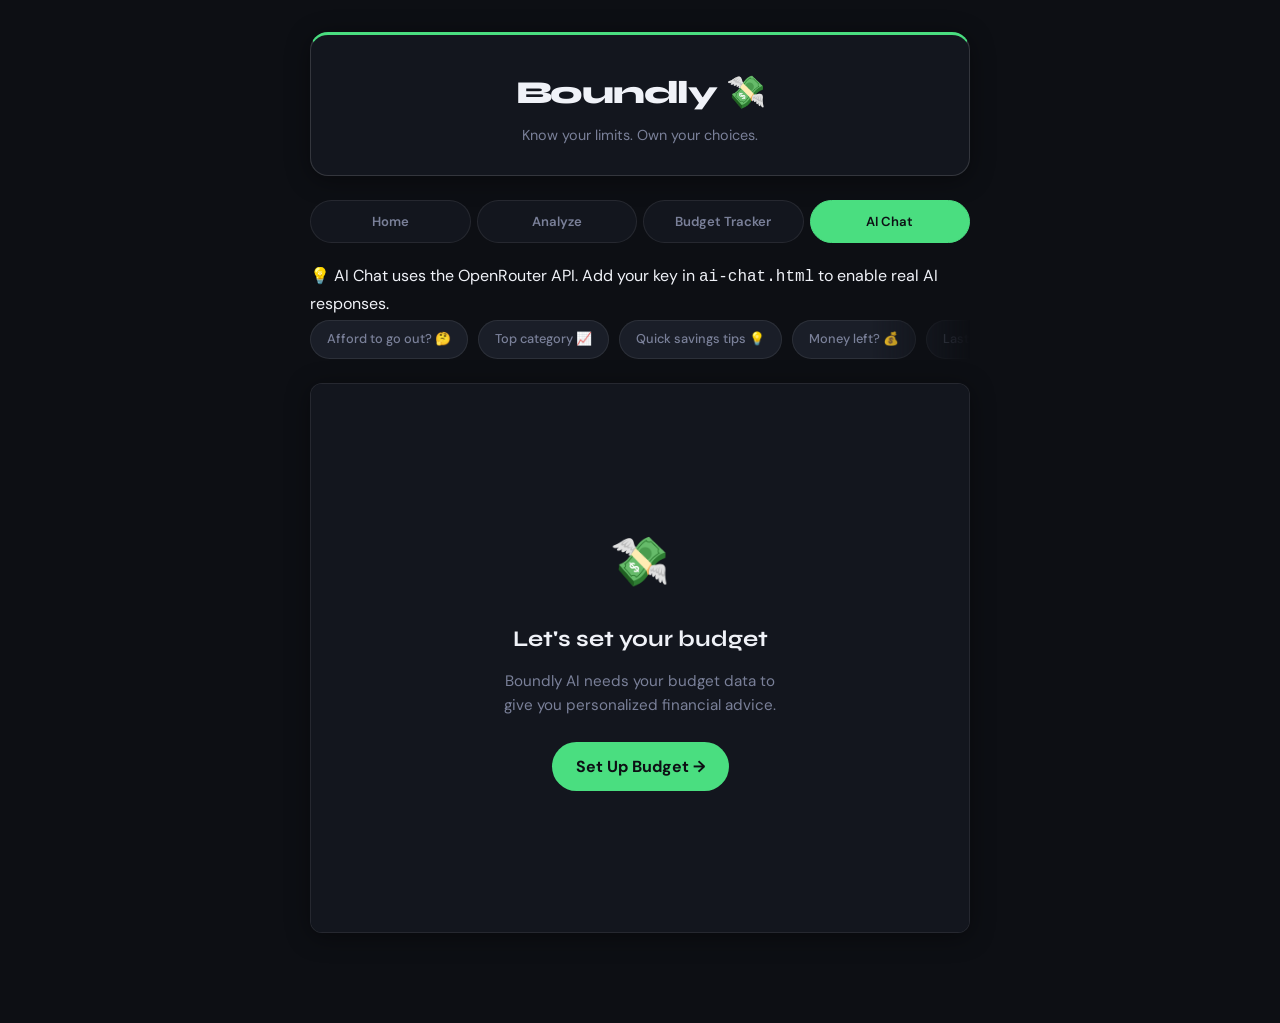
==== ai-chat.html @ 760688e3 "Overhaul AI Chat: renamed to ai-chat.html, updated navigation, and improved UI/logic" ====
<!DOCTYPE html>
<html lang="en">

<head>
    <meta charset="UTF-8" />
    <meta name="viewport" content="width=device-width, initial-scale=1.0" />
    <title>Boundly — AI Chat</title>
    <link rel="stylesheet" href="style.css" />
    <style>
        /* ── Chat Layout ────────────────────────────────────── */
        .chat-container {
            position: relative;
            background: var(--surface);
            border: 1px solid var(--border);
            border-radius: var(--radius-md);
            overflow: hidden;
            box-shadow: var(--shadow-card);
            height: 550px;
            display: flex;
            flex-direction: column;
        }

        /* Empty State Overlay */
        .chat-empty-state {
            position: absolute;
            inset: 0;
            background: var(--surface);
            z-index: 10;
            display: none;
            flex-direction: column;
            align-items: center;
            justify-content: center;
            text-align: center;
            padding: 40px;
            animation: fadeIn 0.3s ease;
        }

        .chat-empty-state.active {
            display: flex;
        }

        .empty-icon {
            font-size: 3rem;
            margin-bottom: 20px;
        }

        .empty-title {
            font-family: var(--font-head);
            font-size: 1.4rem;
            margin-bottom: 12px;
            color: var(--text);
        }

        .empty-text {
            color: var(--muted);
            font-size: 0.95rem;
            max-width: 300px;
            margin-bottom: 24px;
        }

        .setup-btn {
            background: var(--accent);
            color: #0d0f14;
            padding: 12px 24px;
            border-radius: 99px;
            text-decoration: none;
            font-weight: 700;
            transition: opacity 0.2s;
        }

        .setup-btn:hover { opacity: 0.85; }

        /* Messages area */
        .chat-messages {
            flex: 1;
            overflow-y: auto;
            padding: 24px;
            display: flex;
            flex-direction: column;
            gap: 16px;
            scroll-behavior: smooth;
        }

        .chat-messages::-webkit-scrollbar { width: 5px; }
        .chat-messages::-webkit-scrollbar-track { background: transparent; }
        .chat-messages::-webkit-scrollbar-thumb {
            background: var(--border2);
            border-radius: 99px;
        }

        /* Message bubbles */
        .msg {
            display: flex;
            gap: 12px;
            max-width: 85%;
            opacity: 0;
            transform: translateY(10px);
            animation: msgShow 0.3s forwards cubic-bezier(0.2, 0.8, 0.2, 1);
        }

        @keyframes msgShow {
            to { opacity: 1; transform: translateY(0); }
        }

        .msg.user {
            align-self: flex-end;
            flex-direction: row-reverse;
        }

        .msg.ai { align-self: flex-start; }

        .msg-avatar {
            width: 32px;
            height: 32px;
            border-radius: 50%;
            display: flex;
            align-items: center;
            justify-content: center;
            font-size: 1rem;
            flex-shrink: 0;
            box-shadow: 0 2px 8px rgba(0,0,0,0.2);
        }

        .msg.user .msg-avatar { background: var(--accent); color: #0d0f14; }
        .msg.ai .msg-avatar { 
            background: var(--surface2); 
            border: 1px solid var(--border2); 
            color: var(--accent);
        }

        .msg-bubble {
            padding: 12px 16px;
            border-radius: 18px;
            font-size: 0.925rem;
            line-height: 1.55;
            position: relative;
        }

        .msg.user .msg-bubble {
            background: var(--accent);
            color: #0d0f14;
            border-bottom-right-radius: 4px;
            font-weight: 500;
        }

        .msg.ai .msg-bubble {
            background: var(--surface2);
            color: var(--text);
            border: 1px solid var(--border);
            border-bottom-left-radius: 4px;
        }

        /* Typing indicator */
        .typing-indicator {
            display: flex;
            gap: 4px;
            padding: 8px 0;
        }

        .typing-indicator span {
            width: 8px;
            height: 8px;
            background: var(--accent);
            border-radius: 50%;
            opacity: 0.3;
            animation: typingBounce 1.2s infinite ease-in-out;
        }

        .typing-indicator span:nth-child(2) { animation-delay: 0.2s; }
        .typing-indicator span:nth-child(3) { animation-delay: 0.4s; }

        @keyframes typingBounce {
            0%, 80%, 100% { transform: scale(1); opacity: 0.3; }
            40% { transform: scale(1.3); opacity: 1; }
        }

        /* Input bar */
        .chat-input-bar {
            padding: 16px;
            border-top: 1px solid var(--border);
            background: var(--surface);
            display: flex;
            gap: 12px;
        }

        .input-wrapper {
            flex: 1;
            position: relative;
        }

        .chat-input {
            width: 100%;
            background: var(--surface2);
            border: 1px solid var(--border2);
            border-radius: 99px;
            padding: 12px 20px;
            color: var(--text);
            font-family: var(--font-main);
            font-size: 0.95rem;
            outline: none;
            transition: all 0.2s;
        }

        .chat-input:focus {
            border-color: var(--accent);
            box-shadow: 0 0 0 4px rgba(74, 222, 128, 0.1);
            background: var(--surface);
        }

        .send-btn {
            width: 46px;
            height: 46px;
            background: var(--accent);
            border: none;
            border-radius: 50%;
            cursor: pointer;
            display: flex;
            align-items: center;
            justify-content: center;
            transition: all 0.2s;
            flex-shrink: 0;
            color: #0d0f14;
        }

        .send-btn:hover:not(:disabled) {
            transform: scale(1.05);
            box-shadow: 0 0 15px rgba(74, 222, 128, 0.3);
        }

        .send-btn:disabled {
            opacity: 0.3;
            cursor: not-allowed;
            filter: grayscale(1);
        }

        /* Quick Prompts Scroll */
        .quick-actions {
            display: flex;
            gap: 10px;
            overflow-x: auto;
            padding: 4px 0 16px;
            margin-bottom: 8px;
            mask-image: linear-gradient(to right, black 85%, transparent);
        }

        .quick-actions::-webkit-scrollbar { display: none; }

        .action-chip {
            background: var(--surface2);
            border: 1px solid var(--border);
            color: var(--muted);
            padding: 8px 16px;
            border-radius: 99px;
            font-size: 0.8rem;
            font-weight: 500;
            white-space: nowrap;
            cursor: pointer;
            transition: all 0.2s;
        }

        .action-chip:hover {
            border-color: var(--accent);
            color: var(--accent);
            background: var(--accent-dim);
        }

        /* Mode Banner */
        .mode-banner {
            padding: 6px 12px;
            font-size: 0.75rem;
            font-weight: 600;
            text-align: center;
            border-bottom: 1px solid var(--border);
            background: var(--info-bg);
            color: var(--info);
            display: none;
        }

        .mode-banner.simulation {
            background: var(--warning-bg);
            color: var(--warning);
        }

        @keyframes fadeIn {
            from { opacity: 0; } to { opacity: 1; }
        }
    </style>
    </style>
</head>

<body>

    <div class="container">

        <header>
            <h1>Boundly 💸</h1>
            <p class="tagline" id="header-tagline">Know your limits. Own your choices.</p>
        </header>

        <nav class="nav">
            <a href="landing.html?view=landing">Home</a>
            <a href="index.html">Analyze</a>
            <a href="budget-tracker.html">Budget Tracker</a>
            <a href="ai-chat.html" class="active">AI Chat</a>
        </nav>

        <!-- API key notice -->
        <div class="api-notice" id="api-notice">
            💡 AI Chat uses the OpenRouter API. Add your key in <code>ai-chat.html</code> to enable real AI responses.
        </div>

        <!-- Quick Prompts Hub -->
        <div class="quick-actions" id="quick-actions">
            <div class="action-chip" onclick="sendQuick('Can I afford to go out this week?')">Afford to go out? 🤔</div>
            <div class="action-chip" onclick="sendQuick('What is my biggest spending category this month?')">Top category 📈</div>
            <div class="action-chip" onclick="sendQuick('Give me 3 tips to save $50 this week.')">Quick savings tips 💡</div>
            <div class="action-chip" onclick="sendQuick('How much fun money is left exactly?')">Money left? 💰</div>
            <div class="action-chip" onclick="sendQuick('What was my last purchase?')">Last purchase? 🕒</div>
        </div>

        <!-- Main Chat Area -->
        <div class="chat-container">
            <!-- Mode Banner (Hidden by default) -->
            <div class="mode-banner" id="mode-banner">
                ⚡ Real AI Mode Enabled
            </div>

            <!-- Empty State -->
            <div class="chat-empty-state" id="chat-empty">
                <div class="empty-icon">💸</div>
                <h3 class="empty-title">Let's set your budget</h3>
                <p class="empty-text">Boundly AI needs your budget data to give you personalized financial advice.</p>
                <a href="budget-tracker.html" class="setup-btn">Set Up Budget →</a>
            </div>

            <!-- Messages -->
            <div class="chat-messages" id="chat-messages">
                <!-- Messages JS injected -->
            </div>

            <!-- Input Bar -->
            <div class="chat-input-bar">
                <div class="input-wrapper">
                    <input type="text" id="chat-input" class="chat-input" placeholder="Ask Boundly anything..." autocomplete="off">
                </div>
                <button id="chat-send" class="send-btn" title="Send message">
                    <svg width="20" height="20" viewBox="0 0 24 24" fill="none" stroke="currentColor" stroke-width="2.5" stroke-linecap="round" stroke-linejoin="round"><line x1="22" y1="2" x2="11" y2="13"></line><polygon points="22 2 15 22 11 13 2 9 22 2"></polygon></svg>
                </button>
            </div>
        </div>

    </div>

    <script>
        // ── Config ────────────────────────────────────────────
        // Get your free API key at https://openrouter.ai
        const OPENROUTER_API_KEY = "YOUR_OPENROUTER_API_KEY_HERE";
        const MODEL = "mistralai/mistral-7b-instruct";

        // ── Storage Keys ──────────────────────────────────────
        const BUDGET_KEY = "boundly_budget";
        const SPENDING_KEY = "boundly_spendings";
        const FOMO_KEY = "boundly_fomo";

        // ── State ─────────────────────────────────────────────
        let messages = [];
        let isSimulation = OPENROUTER_API_KEY === "YOUR_OPENROUTER_API_KEY_HERE";

        // ── DOM ───────────────────────────────────────────────
        const messagesEl = document.getElementById("chat-messages");
        const inputEl = document.getElementById("chat-input");
        const sendBtn = document.getElementById("chat-send");
        const emptyState = document.getElementById("chat-empty");
        const modeBanner = document.getElementById("mode-banner");

        // ── Helpers ───────────────────────────────────────────
        function loadBudget() { try { return JSON.parse(localStorage.getItem(BUDGET_KEY)); } catch { return null; } }
        function loadSpendings() { try { return JSON.parse(localStorage.getItem(SPENDING_KEY)) || []; } catch { return []; } }
        function getFomo() { return parseInt(localStorage.getItem(FOMO_KEY) || "0"); }

        function checkBudgetContext() {
            const budget = loadBudget();
            if (!budget) {
                emptyState.classList.add("active");
                return false;
            }
            emptyState.classList.remove("active");
            return true;
        }

        // ── Build context for AI ──────────────────────────────
        function buildContext() {
            const budget = loadBudget();
            const spendings = loadSpendings();
            const now = new Date();
            const monthSpend = spendings.filter(s => {
                const d = new Date(s.date);
                return d.getMonth() === now.getMonth() && d.getFullYear() === now.getFullYear();
            });
            const spent = monthSpend.reduce((acc, s) => acc + s.amount, 0);
            const remaining = Math.max(0, budget.monthlyFunBudget - spent);
            
            return {
                name: budget.name || "User",
                income: budget.income,
                expenses: budget.expenses,
                savings: budget.savings,
                funBudget: budget.monthlyFunBudget,
                weeklyFun: budget.weeklyFunBudget,
                spent: spent,
                remaining: remaining,
                fomo: getFomo(),
                lastSpend: spendings.length > 0 ? spendings[spendings.length - 1] : null
            };
        }

        // ── Chat UI ───────────────────────────────────────────
        function addMessage(role, text) {
            const wrap = document.createElement("div");
            wrap.className = `msg ${role}`;
            
            const avatar = document.createElement("div");
            avatar.className = "msg-avatar";
            avatar.textContent = role === "user" ? "👤" : "🤖";

            const bubble = document.createElement("div");
            bubble.className = "msg-bubble";
            bubble.innerHTML = text.replace(/\n/g, "<br>");

            wrap.appendChild(avatar);
            wrap.appendChild(bubble);
            messagesEl.appendChild(wrap);
            messagesEl.scrollTop = messagesEl.scrollHeight;
        }

        function showTyping() {
            const wrap = document.createElement("div");
            wrap.className = "msg ai";
            wrap.id = "typing-msg";
            wrap.innerHTML = `
                <div class="msg-avatar">🤖</div>
                <div class="msg-bubble">
                    <div class="typing-indicator"><span></span><span></span><span></span></div>
                </div>
            `;
            messagesEl.appendChild(wrap);
            messagesEl.scrollTop = messagesEl.scrollHeight;
        }

        function hideTyping() {
            document.getElementById("typing-msg")?.remove();
        }

        // ── AI Bridge ─────────────────────────────────────────
        async function getAIResponse(userMsg) {
            const context = buildContext();
            
            if (isSimulation) {
                return new Promise(resolve => {
                    setTimeout(() => resolve(getLocalFallback(userMsg, context)), 800);
                });
            }

            try {
                const response = await fetch("https://openrouter.ai/api/v1/chat/completions", {
                    method: "POST",
                    headers: {
                        "Content-Type": "application/json",
                        "Authorization": `Bearer ${OPENROUTER_API_KEY}`,
                    },
                    body: JSON.stringify({
                        model: MODEL,
                        messages: [
                            { role: "system", content: `You are Boundly AI, a supportive financial advisor. Context: User=${context.name}, MonthlyFunBudget=$${context.funBudget}, WeeklyFun=$${context.weeklyFun}, SpentThisMonth=$${context.spent}, Remaining=$${context.remaining}, FOMO=${context.fomo}. Keep it 2-3 sentences.` },
                            { role: "user", content: userMsg }
                        ],
                    }),
                });
                const data = await response.json();
                return data.choices[0].message.content;
            } catch (err) {
                console.error("AI Error:", err);
                return "I'm having trouble connecting to the real AI. Let me give you a simulated answer instead: " + getLocalFallback(userMsg, context);
            }
        }

        // ── Intelligent Fallback ──────────────────────────────
        function getLocalFallback(msg, ctx) {
            const q = msg.toLowerCase();
            
            if (q.includes("afford") || q.includes("go out")) {
                if (ctx.remaining <= 0) return `Oof, looks like your fun budget is empty for the month. I'd recommend sitting this one out or finding a free activity! 🛑`;
                if (ctx.remaining < 20) return `You only have $${ctx.remaining.toFixed(2)} left for the month. It's risky — maybe suggest a park hangout instead? 🟡`;
                return `You've got $${ctx.remaining.toFixed(2)} left in your fun budget. As long as it's under $${ctx.weeklyFun.toFixed(2)}, you're golden! ✅`;
            }

            if (q.includes("tips") || q.includes("save")) {
                return `1. Try a "No Spend" weekend. 2. Invite friends over instead of going out. 3. Look for happy hour deals! You're currently using ${Math.round((ctx.spent/ctx.funBudget)*100)}% of your fun budget. 💡`;
            }

            if (q.includes("category") || q.includes("where")) {
                return `You've spent $${ctx.spent.toFixed(2)} total this month. Check your 'Analyze' tab to see which venues are hitting your wallet hardest! 📊`;
            }

            if (q.includes("left") || q.includes("budget") || q.includes("money")) {
                return `You have $${ctx.remaining.toFixed(2)} left for the month. That's about $${ctx.weeklyFun.toFixed(2)} per week if you want to pace yourself! 💰`;
            }

            if (q.includes("purchase") || q.includes("buy") || q.includes("last")) {
                if (!ctx.lastSpend) return "You haven't logged any purchases yet! Start tracking to see them here. 🕒";
                return `Your last purchase was "${ctx.lastSpend.label}" for $${ctx.lastSpend.amount.toFixed(2)}. Do you want to know how that affected your overall budget?`;
            }

            return `I'm here to help, ${ctx.name}! Ask me if you can afford an outing, how much money you have left, or for some quick savings tips. 🤖`;
        }

        // ── Main Controller ───────────────────────────────────
        async function sendMessage(text) {
            const msg = (text || inputEl.value).trim();
            if (!msg) return;

            inputEl.value = "";
            sendBtn.disabled = true;
            addMessage("user", msg);
            showTyping();

            const response = await getAIResponse(msg);
            hideTyping();
            addMessage("ai", response);
            sendBtn.disabled = false;
        }

        function sendQuick(text) { sendMessage(text); }

        // ── Init ──────────────────────────────────────────────
        window.onload = () => {
            if (checkBudgetContext()) {
                const ctx = buildContext();
                if (isSimulation) {
                    modeBanner.textContent = "⚙️ Simulation Mode: Add API Key in ai-chat.html for real AI";
                    modeBanner.className = "mode-banner simulation";
                }
                modeBanner.style.display = "block";
                
                addMessage("ai", `Hey ${ctx.name}! 👋 I'm your Boundly AI advisor. I see you have $${ctx.remaining.toFixed(2)} left in your fun budget. What's on your mind?`);
            }
        };

        sendBtn.onclick = () => sendMessage();
        inputEl.onkeydown = e => { if (e.key === "Enter") sendMessage(); };
    </script>

</body>

</html>
---- style.css ----
/* ─────────────────────────────────────────────────────────────
   style.css — Boundly (Dark Mode)
   Matches landing.html aesthetic: dark, modern, clean
───────────────────────────────────────────────────────────── */

@import url("https://fonts.googleapis.com/css2?family=Syne:wght@400;600;700;800&family=DM+Sans:wght@300;400;500;600&display=swap");

/* ── Design Tokens ────────────────────────────────────────── */

:root {
    --bg: #0d0f14;
    --surface: #13161e;
    --surface2: #1a1e28;
    --surface3: #20253200;
    --border: rgba(255, 255, 255, 0.08);
    --border2: rgba(255, 255, 255, 0.14);
    --accent: #4ade80;
    --accent-dim: rgba(74, 222, 128, 0.12);
    --accent2: #22d3ee;
    --text: #f0f2f8;
    --muted: #7a8099;
    --danger: #f87171;
    --danger-bg: rgba(248, 113, 113, 0.12);
    --warning: #fbbf24;
    --warning-bg: rgba(251, 191, 36, 0.12);
    --success: #4ade80;
    --success-bg: rgba(74, 222, 128, 0.12);
    --info: #60a5fa;
    --info-bg: rgba(96, 165, 250, 0.12);

    --font-head: "Syne", sans-serif;
    --font-main: "DM Sans", sans-serif;

    --radius-sm: 8px;
    --radius-md: 12px;
    --radius-lg: 18px;

    --shadow-card: 0 4px 24px rgba(0, 0, 0, 0.4);
}

/* ── Reset ────────────────────────────────────────────────── */

*,
*::before,
*::after {
    box-sizing: border-box;
    margin: 0;
    padding: 0;
}

/* ── Base ─────────────────────────────────────────────────── */

html {
    scroll-behavior: smooth;
}

body {
    font-family: var(--font-main);
    background: var(--bg);
    color: var(--text);
    font-size: 16px;
    line-height: 1.6;
    min-height: 100vh;
    padding-bottom: 60px;
}

/* ── Container ────────────────────────────────────────────── */

.container {
    max-width: 700px;
    margin: 0 auto;
    padding: 32px 20px;
}

/* ── Header ───────────────────────────────────────────────── */

header {
    text-align: center;
    margin-bottom: 24px;
    padding: 32px 24px 28px;
    background: var(--surface);
    border: 1px solid var(--border2);
    border-top: 3px solid var(--accent);
    border-radius: var(--radius-lg);
    box-shadow: var(--shadow-card);
}

header h1 {
    font-family: var(--font-head);
    font-size: 2rem;
    font-weight: 800;
    letter-spacing: -0.04em;
    color: var(--text);
}

.tagline {
    margin-top: 6px;
    font-size: 0.9rem;
    color: var(--muted);
    font-weight: 400;
}

/* ── Nav ──────────────────────────────────────────────────── */

.nav {
    display: grid;
    grid-template-columns: repeat(4, 1fr);
    gap: 6px;
    margin-bottom: 20px;
}

.nav a {
    padding: 10px 8px;
    border-radius: 99px;
    font-size: 0.82rem;
    font-weight: 600;
    text-decoration: none;
    color: var(--muted);
    background: var(--surface);
    border: 1px solid var(--border);
    transition: all 0.2s;
    text-align: center;
    white-space: nowrap;
}

.nav a.active,
.nav a:hover {
    background: var(--accent);
    color: #0d0f14;
    border-color: var(--accent);
}

/* ── Section ──────────────────────────────────────────────── */

.section {
    background: var(--surface);
    border: 1px solid var(--border);
    border-radius: var(--radius-md);
    padding: 24px 24px 20px;
    margin-bottom: 16px;
    box-shadow: var(--shadow-card);
}

.section h2 {
    font-family: var(--font-head);
    font-size: 0.95rem;
    font-weight: 700;
    color: var(--text);
    margin-bottom: 18px;
    padding-bottom: 12px;
    border-bottom: 1px solid var(--border);
    letter-spacing: -0.01em;
}

/* ── Input Group ──────────────────────────────────────────── */

.input-group {
    margin-bottom: 14px;
}

.input-group label {
    display: block;
    font-size: 0.78rem;
    font-weight: 600;
    color: var(--muted);
    margin-bottom: 6px;
    text-transform: uppercase;
    letter-spacing: 0.06em;
}

.input-group input,
.input-group textarea,
.input-group select {
    width: 100%;
    padding: 11px 14px;
    font-family: var(--font-main);
    font-size: 0.95rem;
    color: var(--text);
    background: var(--surface2);
    border: 1px solid var(--border2);
    border-radius: var(--radius-sm);
    outline: none;
    resize: vertical;
    transition: border-color 0.2s, box-shadow 0.2s;
}

.input-group input:focus,
.input-group textarea:focus,
.input-group select:focus {
    border-color: var(--accent);
    box-shadow: 0 0 0 3px rgba(74, 222, 128, 0.12);
}

.input-group input::placeholder,
.input-group textarea::placeholder {
    color: rgba(255, 255, 255, 0.18);
}

.input-group select option {
    background: var(--surface2);
    color: var(--text);
}

/* ── Helper Text ──────────────────────────────────────────── */

.helper-text {
    display: block;
    margin-top: 6px;
    font-size: 0.78rem;
    color: var(--muted);
}

/* ── Buttons ──────────────────────────────────────────────── */

#analyzeBtn,
#setBudgetBtn,
#logSpendBtn {
    display: block;
    width: 100%;
    padding: 12px 24px;
    font-family: var(--font-main);
    font-size: 0.95rem;
    font-weight: 700;
    color: #0d0f14;
    background: var(--accent);
    border: none;
    border-radius: var(--radius-sm);
    cursor: pointer;
    transition: opacity 0.2s, transform 0.15s;
    letter-spacing: -0.01em;
    margin-top: 4px;
}

#analyzeBtn:hover,
#setBudgetBtn:hover,
#logSpendBtn:hover {
    opacity: 0.88;
    transform: translateY(-1px);
}

#analyzeBtn:active,
#setBudgetBtn:active,
#logSpendBtn:active {
    transform: scale(0.99);
}

/* ── Result Area ──────────────────────────────────────────── */

#result:empty {
    display: none;
}

.result-card {
    display: flex;
    flex-direction: column;
    gap: 16px;
}

.result-header {
    display: flex;
    align-items: center;
    justify-content: space-between;
}

.result-header h2 {
    margin-bottom: 0;
    padding-bottom: 0;
    border: none;
    font-size: 1rem;
}

/* ── Risk Badge ───────────────────────────────────────────── */

.risk-badge {
    display: inline-block;
    padding: 4px 12px;
    border-radius: 99px;
    font-size: 0.75rem;
    font-weight: 700;
    letter-spacing: 0.04em;
}

.badge-low {
    background: var(--success-bg);
    color: var(--accent);
    border: 1px solid rgba(74, 222, 128, 0.3);
}

.badge-medium {
    background: var(--warning-bg);
    color: var(--warning);
    border: 1px solid rgba(251, 191, 36, 0.3);
}

.badge-high {
    background: var(--danger-bg);
    color: var(--danger);
    border: 1px solid rgba(248, 113, 113, 0.3);
}

/* ── Progress Bar ─────────────────────────────────────────── */

.progress-wrap {
    margin-bottom: 4px;
}

.progress-label {
    display: flex;
    justify-content: space-between;
    font-size: 0.78rem;
    color: var(--muted);
    margin-bottom: 6px;
}

.progress-track {
    width: 100%;
    height: 8px;
    background: var(--surface2);
    border-radius: 99px;
    overflow: hidden;
    border: 1px solid var(--border);
}

.progress-fill {
    height: 100%;
    border-radius: 99px;
    transition: width 0.6s ease;
}

.progress-low {
    background: var(--accent);
}

.progress-medium {
    background: var(--warning);
}

.progress-high {
    background: var(--danger);
}

/* ── Result Section ───────────────────────────────────────── */

.result-section {
    margin-bottom: 4px;
}

.result-section h3 {
    font-size: 0.7rem;
    font-weight: 700;
    color: var(--muted);
    text-transform: uppercase;
    letter-spacing: 0.08em;
    margin-bottom: 8px;
}

.result-section ul {
    list-style: none;
    display: flex;
    flex-direction: column;
    gap: 4px;
}

.result-section ul li {
    display: flex;
    justify-content: space-between;
    align-items: center;
    font-size: 0.875rem;
    background: var(--surface2);
    border: 1px solid var(--border);
    border-radius: var(--radius-sm);
    padding: 9px 12px;
    color: var(--muted);
}

.result-section ul li strong {
    color: var(--text);
    font-weight: 600;
}

/* ── Advice Text ──────────────────────────────────────────── */

.advice-text {
    font-size: 0.875rem;
    color: var(--muted);
    line-height: 1.6;
    background: var(--surface2);
    border: 1px solid var(--border);
    border-radius: var(--radius-sm);
    padding: 10px 14px;
    margin-bottom: 4px;
}

/* ── Polite Message ───────────────────────────────────────── */

.polite-message {
    background: rgba(74, 222, 128, 0.06);
    border: 1px solid rgba(74, 222, 128, 0.2);
    border-radius: var(--radius-md);
    padding: 16px 18px;
}

.polite-header {
    display: flex;
    align-items: center;
    justify-content: space-between;
    margin-bottom: 8px;
}

.polite-header h3 {
    font-size: 0.8rem;
    font-weight: 700;
    color: var(--accent);
    letter-spacing: 0.04em;
    text-transform: uppercase;
}

.polite-message p {
    font-size: 0.95rem;
    font-style: italic;
    color: var(--text);
}

/* ── Copy Button ──────────────────────────────────────────── */

.copy-btn {
    padding: 4px 14px;
    font-size: 0.78rem;
    font-weight: 600;
    font-family: var(--font-main);
    color: var(--accent);
    background: transparent;
    border: 1px solid rgba(74, 222, 128, 0.3);
    border-radius: 99px;
    cursor: pointer;
    transition: all 0.2s;
}

.copy-btn:hover {
    background: var(--accent);
    color: #0d0f14;
}

.copy-btn.copied {
    background: var(--accent);
    color: #0d0f14;
    border-color: var(--accent);
}

/* ── Decision Buttons ─────────────────────────────────────── */

.decision-section {
    margin: 4px 0;
}

.decision-label {
    font-size: 0.875rem;
    font-weight: 600;
    color: var(--muted);
    margin-bottom: 10px;
    text-align: center;
}

.decision-buttons {
    display: grid;
    grid-template-columns: 1fr 1fr;
    gap: 10px;
}

.btn-in {
    display: flex;
    flex-direction: column;
    align-items: center;
    gap: 4px;
    padding: 14px 12px;
    font-family: var(--font-main);
    font-size: 0.95rem;
    font-weight: 700;
    border-radius: var(--radius-sm);
    cursor: pointer;
    background: var(--success-bg);
    color: var(--accent);
    border: 1px solid rgba(74, 222, 128, 0.25);
    transition: background 0.2s;
}

.btn-in:hover {
    background: rgba(74, 222, 128, 0.2);
}

.btn-out {
    display: flex;
    flex-direction: column;
    align-items: center;
    gap: 4px;
    padding: 14px 12px;
    font-family: var(--font-main);
    font-size: 0.95rem;
    font-weight: 700;
    border-radius: var(--radius-sm);
    cursor: pointer;
    background: var(--danger-bg);
    color: var(--danger);
    border: 1px solid rgba(248, 113, 113, 0.25);
    transition: background 0.2s;
}

.btn-out:hover {
    background: rgba(248, 113, 113, 0.2);
}

.btn-sub {
    font-size: 0.72rem;
    font-weight: 400;
    opacity: 0.7;
}

.decision-confirmed {
    padding: 14px 16px;
    border-radius: var(--radius-sm);
    font-size: 0.875rem;
    line-height: 1.6;
}

.decision-confirmed.in {
    background: var(--success-bg);
    border: 1px solid rgba(74, 222, 128, 0.25);
    color: var(--accent);
}

.decision-confirmed.out {
    background: var(--warning-bg);
    border: 1px solid rgba(251, 191, 36, 0.25);
    color: var(--warning);
}

/* ── FOMO Tracker ─────────────────────────────────────────── */

.fomo-tracker {
    display: flex;
    justify-content: space-between;
    align-items: center;
    background: var(--warning-bg);
    border: 1px solid rgba(251, 191, 36, 0.25);
    border-radius: var(--radius-sm);
    padding: 10px 14px;
    font-size: 0.875rem;
    color: var(--warning);
}

/* ── Loading State ────────────────────────────────────────── */

.loading-state {
    display: flex;
    flex-direction: column;
    align-items: center;
    gap: 12px;
    padding: 32px 0;
    color: var(--muted);
    font-size: 0.875rem;
}

.loading-spinner {
    width: 28px;
    height: 28px;
    border: 2px solid var(--border2);
    border-top-color: var(--accent);
    border-radius: 50%;
    animation: spin 0.7s linear infinite;
}

@keyframes spin {
    to {
        transform: rotate(360deg);
    }
}

/* ── Error ────────────────────────────────────────────────── */

.error {
    background: var(--danger-bg);
    color: var(--danger);
    border: 1px solid rgba(248, 113, 113, 0.25);
    border-radius: var(--radius-sm);
    padding: 12px 16px;
    font-size: 0.875rem;
}

/* ── Health Score ─────────────────────────────────────────── */

.health-score-wrap {
    display: flex;
    align-items: center;
    gap: 16px;
    margin-bottom: 8px;
}

.health-score-number {
    font-family: var(--font-head);
    font-size: 3rem;
    font-weight: 800;
    line-height: 1;
    letter-spacing: -0.04em;
}

.health-score-meta {
    display: flex;
    flex-direction: column;
    gap: 2px;
}

.health-label {
    font-size: 1rem;
    font-weight: 600;
}

.health-great {
    color: var(--accent);
}

.health-good {
    color: var(--info);
}

.health-warn {
    color: var(--warning);
}

.health-danger {
    color: var(--danger);
}

.health-breakdown {
    list-style: none;
    margin-top: 14px;
    display: flex;
    flex-direction: column;
    gap: 4px;
}

.health-breakdown li {
    display: flex;
    justify-content: space-between;
    font-size: 0.875rem;
    color: var(--muted);
    padding: 8px 12px;
    background: var(--surface2);
    border: 1px solid var(--border);
    border-radius: var(--radius-sm);
}

.health-breakdown li strong {
    color: var(--text);
}

/* ── Donut Chart ──────────────────────────────────────────── */

.donut-layout {
    display: flex;
    align-items: center;
    gap: 28px;
}

.donut-container {
    position: relative;
    width: 180px;
    height: 180px;
    flex-shrink: 0;
}

.donut-container canvas {
    width: 180px !important;
    height: 180px !important;
}

.donut-center {
    position: absolute;
    top: 50%;
    left: 50%;
    transform: translate(-50%, -50%);
    text-align: center;
    pointer-events: none;
}

.donut-total-label {
    display: block;
    font-size: 0.68rem;
    color: var(--muted);
    font-weight: 600;
    letter-spacing: 0.08em;
    text-transform: uppercase;
}

.donut-total-value {
    display: block;
    font-family: var(--font-head);
    font-size: 1.4rem;
    font-weight: 800;
    color: var(--text);
    letter-spacing: -0.03em;
    margin-top: 2px;
}

/* ── Donut Legend ─────────────────────────────────────────── */

.donut-legend {
    flex: 1;
    display: flex;
    flex-direction: column;
    gap: 8px;
}

.legend-item {
    display: flex;
    align-items: center;
    gap: 8px;
    font-size: 0.85rem;
}

.legend-dot {
    width: 8px;
    height: 8px;
    border-radius: 50%;
    flex-shrink: 0;
}

.legend-label {
    flex: 1;
    color: var(--muted);
    font-weight: 500;
    text-transform: capitalize;
}

.legend-amount {
    font-weight: 700;
    font-size: 0.85rem;
}

.legend-pct {
    font-size: 0.72rem;
    font-weight: 700;
    padding: 2px 8px;
    border-radius: 99px;
    flex-shrink: 0;
}

/* ── Category Rows ────────────────────────────────────────── */

.category-row {
    margin-bottom: 12px;
}

.category-meta {
    display: flex;
    justify-content: space-between;
    font-size: 0.85rem;
    margin-bottom: 5px;
}

.category-name {
    font-weight: 600;
    color: var(--text);
    text-transform: capitalize;
}

.category-amount {
    color: var(--muted);
}

/* ── Spending List ────────────────────────────────────────── */

.spending-list {
    list-style: none;
    display: flex;
    flex-direction: column;
    gap: 5px;
}

.spending-list li {
    display: flex;
    justify-content: space-between;
    align-items: center;
    font-size: 0.85rem;
    background: var(--surface2);
    border: 1px solid var(--border);
    border-radius: var(--radius-sm);
    padding: 9px 12px;
    gap: 8px;
    color: var(--muted);
}

.spending-list li>span:last-child {
    display: flex;
    align-items: center;
    gap: 8px;
    white-space: nowrap;
}

.delete-btn {
    background: none;
    border: none;
    color: var(--danger);
    cursor: pointer;
    font-size: 0.75rem;
    padding: 2px 5px;
    border-radius: 4px;
    opacity: 0.5;
    transition: opacity 0.2s;
}

.delete-btn:hover {
    opacity: 1;
}

.source-tag {
    display: inline-block;
    font-size: 0.68rem;
    padding: 1px 6px;
    border-radius: 99px;
    background: var(--info-bg);
    color: var(--info);
    margin-left: 4px;
    font-weight: 600;
}

/* ── Reset Buttons ────────────────────────────────────────── */

.reset-buttons {
    display: grid;
    grid-template-columns: 1fr 1fr;
    gap: 10px;
}

.btn-reset-soft {
    padding: 11px 16px;
    font-family: var(--font-main);
    font-size: 0.85rem;
    font-weight: 600;
    border-radius: var(--radius-sm);
    cursor: pointer;
    background: var(--surface2);
    color: var(--muted);
    border: 1px solid var(--border2);
    transition: all 0.2s;
}

.btn-reset-soft:hover {
    background: var(--danger-bg);
    color: var(--danger);
    border-color: rgba(248, 113, 113, 0.3);
}

.btn-reset-hard {
    padding: 11px 16px;
    font-family: var(--font-main);
    font-size: 0.85rem;
    font-weight: 600;
    border-radius: var(--radius-sm);
    cursor: pointer;
    background: var(--danger-bg);
    color: var(--danger);
    border: 1px solid rgba(248, 113, 113, 0.3);
    transition: background 0.2s;
}

.btn-reset-hard:hover {
    background: rgba(248, 113, 113, 0.2);
}

/* ── Misc ─────────────────────────────────────────────────── */

.muted-text {
    color: var(--muted);
    font-size: 0.875rem;
}

.total-label {
    font-weight: 400;
    font-size: 0.78rem;
    margin-left: 8px;
}

/* ── Responsive ───────────────────────────────────────────── */

@media (max-width: 600px) {
    .container {
        padding: 16px 12px;
    }

    .section {
        padding: 18px 14px;
    }

    header {
        padding: 22px 16px;
    }

    header h1 {
        font-size: 1.6rem;
    }

    .donut-layout {
        flex-direction: column;
        align-items: center;
    }

    .donut-legend {
        width: 100%;
    }

    .reset-buttons {
        grid-template-columns: 1fr;
    }

    .decision-buttons {
        grid-template-columns: 1fr;
    }
}
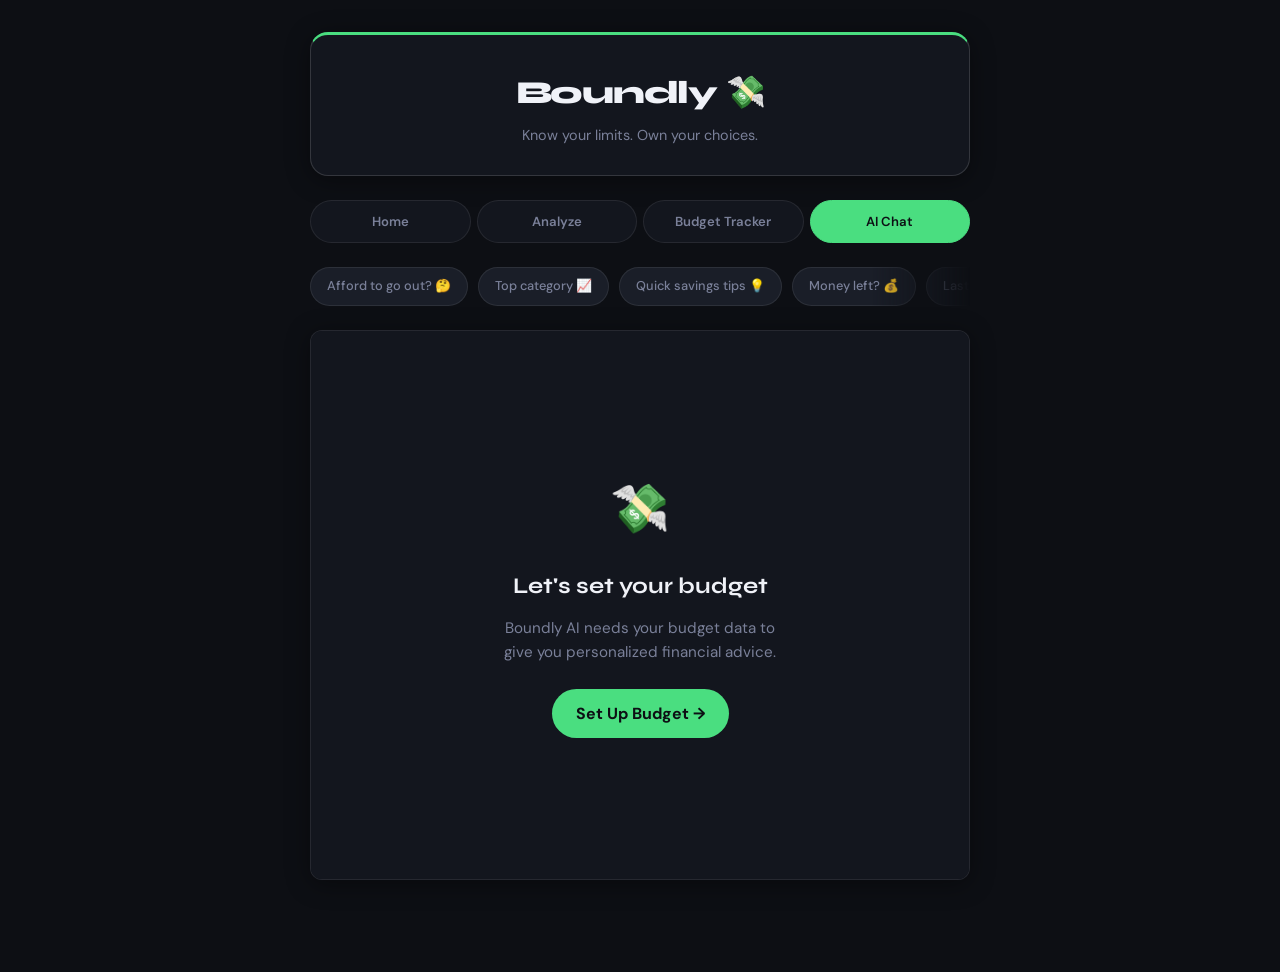
==== commit 7de34604: "Removed Simulation Mode banner and notices from AI Chat" ====
--- a/ai-chat.html
+++ b/ai-chat.html
@@ -264,26 +264,6 @@
             background: var(--accent-dim);
         }
 
-        /* Mode Banner */
-        .mode-banner {
-            padding: 6px 12px;
-            font-size: 0.75rem;
-            font-weight: 600;
-            text-align: center;
-            border-bottom: 1px solid var(--border);
-            background: var(--info-bg);
-            color: var(--info);
-            display: none;
-        }
-
-        .mode-banner.simulation {
-            background: var(--warning-bg);
-            color: var(--warning);
-        }
-
-        @keyframes fadeIn {
-            from { opacity: 0; } to { opacity: 1; }
-        }
     </style>
     </style>
 </head>
@@ -304,10 +284,7 @@
             <a href="ai-chat.html" class="active">AI Chat</a>
         </nav>
 
-        <!-- API key notice -->
-        <div class="api-notice" id="api-notice">
-            💡 AI Chat uses the OpenRouter API. Add your key in <code>ai-chat.html</code> to enable real AI responses.
-        </div>
+
 
         <!-- Quick Prompts Hub -->
         <div class="quick-actions" id="quick-actions">
@@ -320,10 +297,7 @@
 
         <!-- Main Chat Area -->
         <div class="chat-container">
-            <!-- Mode Banner (Hidden by default) -->
-            <div class="mode-banner" id="mode-banner">
-                ⚡ Real AI Mode Enabled
-            </div>
+
 
             <!-- Empty State -->
             <div class="chat-empty-state" id="chat-empty">
@@ -371,7 +345,6 @@
         const inputEl = document.getElementById("chat-input");
         const sendBtn = document.getElementById("chat-send");
         const emptyState = document.getElementById("chat-empty");
-        const modeBanner = document.getElementById("mode-banner");
 
         // ── Helpers ───────────────────────────────────────────
         function loadBudget() { try { return JSON.parse(localStorage.getItem(BUDGET_KEY)); } catch { return null; } }
@@ -536,11 +509,7 @@
         window.onload = () => {
             if (checkBudgetContext()) {
                 const ctx = buildContext();
-                if (isSimulation) {
-                    modeBanner.textContent = "⚙️ Simulation Mode: Add API Key in ai-chat.html for real AI";
-                    modeBanner.className = "mode-banner simulation";
-                }
-                modeBanner.style.display = "block";
+                // Simulation banner removed per user request
                 
                 addMessage("ai", `Hey ${ctx.name}! 👋 I'm your Boundly AI advisor. I see you have $${ctx.remaining.toFixed(2)} left in your fun budget. What's on your mind?`);
             }
